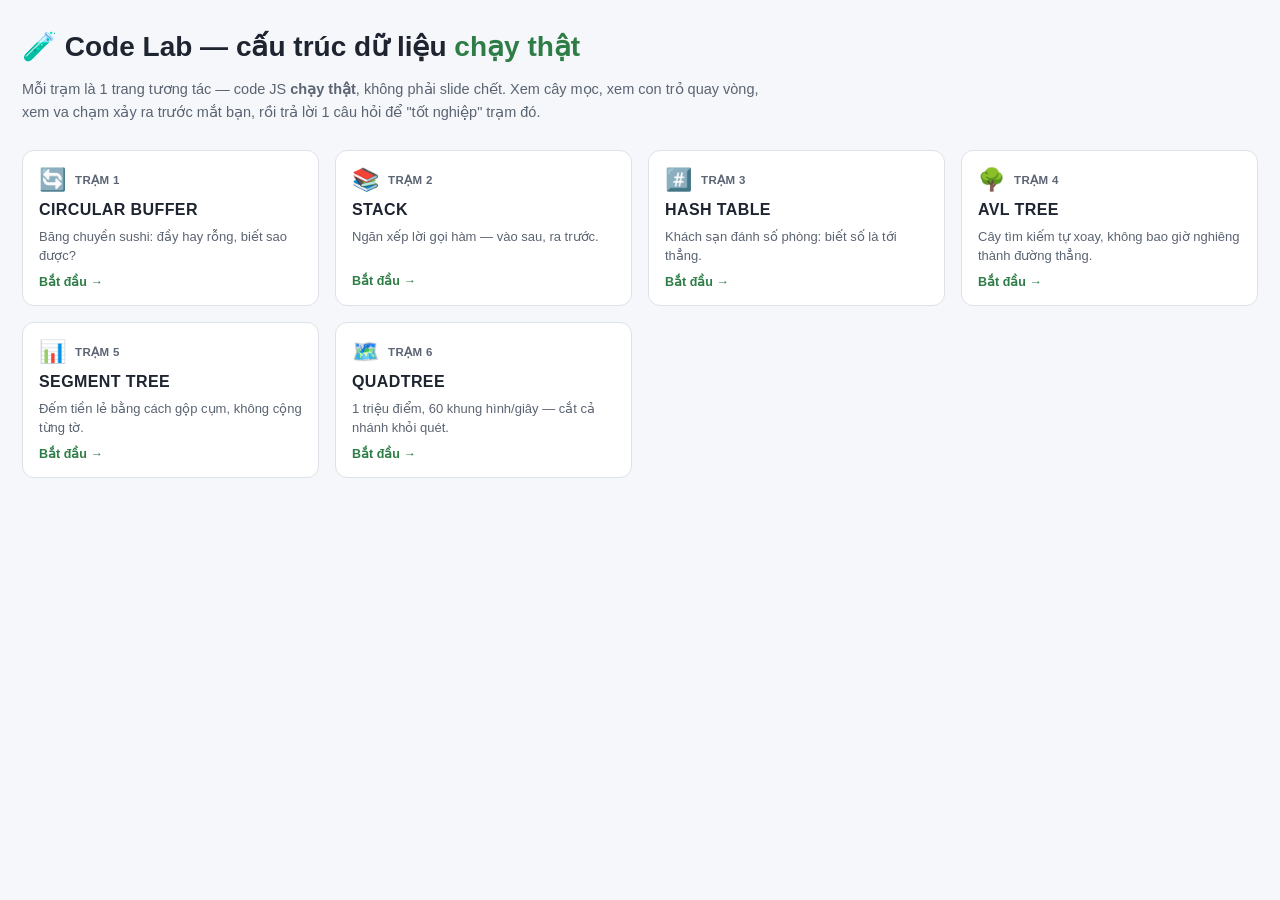
==== index.html @ 71faa1b5 "Code Lab: 6 interactive data-structure stations Circular Buffer, Stack, Hash Table, AVL Tree, Segmen" ====
<!DOCTYPE html>
<html lang="vi">
<head>
<meta charset="UTF-8"><meta name="viewport" content="width=device-width, initial-scale=1.0">
<title>Code Lab · 6 cấu trúc dữ liệu chạy thật</title>
<link rel="stylesheet" href="style.css">
<style>
  .hero{max-width:760px;margin:10px 0 26px;}
  .hero h1{font-size:28px;} .hero p{font-size:14.5px;color:var(--muted);line-height:1.6;}
  .scard{display:flex;flex-direction:column;gap:8px;text-decoration:none;color:inherit;transition:transform .12s,box-shadow .12s;}
  .scard:hover{transform:translateY(-2px);box-shadow:0 6px 18px rgba(20,30,50,.08);}
  .scard .top{display:flex;align-items:center;gap:9px;}
  .scard .icon{font-size:22px;}
  .scard .num{font-size:11.5px;font-weight:800;color:var(--muted);text-transform:uppercase;letter-spacing:.4px;}
  .scard h3{margin:0;font-size:16px;color:var(--ink);}
  .scard .hook{font-size:13px;color:var(--muted);line-height:1.5;min-height:38px;}
  .scard .go{font-size:12.5px;font-weight:800;color:var(--green);}
  .scard .done-badge{margin-left:auto;font-size:12px;font-weight:800;color:var(--green);}
</style>
</head>
<body>
  <div class="hero">
    <h1>🧪 Code Lab — cấu trúc dữ liệu <span style="color:var(--green)">chạy thật</span></h1>
    <p>Mỗi trạm là 1 trang tương tác — code JS <b>chạy thật</b>, không phải slide chết. Xem cây mọc, xem con trỏ quay vòng, xem va chạm xảy ra trước mắt bạn, rồi trả lời 1 câu hỏi để "tốt nghiệp" trạm đó.</p>
  </div>
  <div class="grid" id="grid"></div>

<script src="common.js"></script>
<script>
(function(){
  const HOOKS = {
    circular: "Băng chuyền sushi: đầy hay rỗng, biết sao được?",
    stack:    "Ngăn xếp lời gọi hàm — vào sau, ra trước.",
    hash:     "Khách sạn đánh số phòng: biết số là tới thẳng.",
    avl:      "Cây tìm kiếm tự xoay, không bao giờ nghiêng thành đường thẳng.",
    segment:  "Đếm tiền lẻ bằng cách gộp cụm, không cộng từng tờ.",
    quadtree: "1 triệu điểm, 60 khung hình/giây — cắt cả nhánh khỏi quét."
  };
  const grid = document.getElementById('grid');
  CL.STATIONS.forEach((s,i)=>{
    const a = document.createElement('a');
    a.className = 'card scard';
    a.href = s.href;
    const done = CL.isDone(s.key);
    a.innerHTML =
      '<div class="top"><span class="icon">'+s.icon+'</span><span class="num">Trạm '+(i+1)+'</span>'+(done?'<span class="done-badge">✅ Xong</span>':'')+'</div>'+
      '<h3>'+s.label+'</h3>'+
      '<div class="hook">'+HOOKS[s.key]+'</div>'+
      '<div class="go">Bắt đầu →</div>';
    grid.appendChild(a);
  });
})();
</script>
</body>
</html>
---- style.css ----
:root{--ink:#1E2430;--muted:#5B6472;--teal:#0E7C86;--teal-dk:#0A5A62;--amber:#C96A1E;
  --bg:#F5F7FA;--card:#FFFFFF;--border:#DDE2E9;--green:#2E7D46;--red:#C03A3A;--gold:#C99A2E;--blue:#2E6BC9;
  --code-bg:#1B2330;--code-fg:#D7DEE8;--hl:#39506b;}
*{box-sizing:border-box;}
body{margin:0;font-family:-apple-system,"Helvetica Neue",Arial,sans-serif;background:var(--bg);color:var(--ink);padding:20px 22px 40px;}
h1{font-size:23px;margin:0 0 2px;} .sub{color:var(--muted);font-size:13.5px;margin:0 0 16px;} code{background:#eef2f6;padding:1px 5px;border-radius:4px;}
.toolbox{display:flex;gap:9px;flex-wrap:wrap;margin:0 0 20px;align-items:center;}
.toolbox .lbl{font-size:12px;color:var(--muted);font-weight:700;margin-right:4px;}
.tool{font-size:12.5px;font-weight:700;border:1px solid var(--border);background:var(--card);border-radius:20px;padding:6px 12px;color:var(--muted);text-decoration:none;}
.tool.active{border-color:var(--green);color:var(--green);box-shadow:0 0 0 2px rgba(46,125,70,.12);}
.tool.done{border-color:var(--green);color:var(--green);background:#EAF6EE;}
.station-h{font-size:17px;font-weight:800;margin:0 0 3px;color:var(--green);}
.station-s{color:var(--muted);font-size:13px;margin:0 0 12px;}
.why{background:var(--card);border:1px solid var(--border);border-left:4px solid var(--green);
     border-radius:11px;padding:12px 16px;margin:0 0 18px;max-width:980px;font-size:13.5px;line-height:1.5;}
.why > div{margin:4px 0;} .why b{color:var(--ink);}
.why .wt{font-weight:800;color:var(--green);white-space:nowrap;}
.wrap{display:flex;gap:18px;align-items:flex-start;flex-wrap:wrap;}
.col-code{flex:0 0 430px;max-width:100%;} .col-viz{flex:1 1 560px;min-width:440px;display:flex;flex-direction:column;gap:14px;}
.card{background:var(--card);border:1px solid var(--border);border-radius:12px;padding:16px;}
.card h3{margin:0 0 10px;font-size:13px;color:var(--green);text-transform:uppercase;letter-spacing:.4px;}
.code{background:var(--code-bg);border-radius:10px;padding:12px 6px;font:12.5px/1.55 "SF Mono",Menlo,Consolas,monospace;overflow-x:auto;}
.cl{color:var(--code-fg);white-space:pre;padding:1px 12px;border-left:3px solid transparent;transition:background .12s;}
.cl .cm{color:#7C8AA0;}.cl .kw{color:#7FB0FF;}.cl .fn{color:#E7C46b;}.cl .st{color:#8FE0A0;}
.cl.hl{background:var(--hl);border-left-color:var(--gold);}
.code-title{font:12px Menlo,monospace;color:#8ea0b8;padding:0 12px 6px;}
.narr{font-size:13.5px;background:#EEF3F7;border-radius:9px;padding:10px 13px;min-height:20px;border-left:4px solid var(--green);}
svg{width:100%;height:340px;background:#F0F3F7;border-radius:10px;}
.edge{stroke:#9FB0C0;stroke-width:2;}
.node circle{fill:#14261C;stroke:var(--green);stroke-width:2.5;transition:fill .3s,stroke .3s;}
.node text{fill:#fff;font:800 15px -apple-system,Arial;text-anchor:middle;dominant-baseline:central;}
.node.flash circle{fill:#0A5A3A;stroke:#5FE0A0;}
.node.rot circle{fill:#3A2A10;stroke:var(--amber);}
.node.cur circle{stroke:#5AA0FF;stroke-width:4;}
.node text.h{fill:#9FB0C0;font:700 10.5px Menlo;text-anchor:middle;}
.node text.bf{font:800 12px Menlo;text-anchor:start;}
.legend{font-size:11.5px;color:var(--muted);margin-top:7px;line-height:1.5;}
.legend b{color:var(--ink);}
.row{display:flex;gap:10px;align-items:center;flex-wrap:wrap;}
button{background:var(--green);color:#fff;border:none;border-radius:9px;padding:9px 16px;font-size:13.5px;font-weight:700;cursor:pointer;}
button:hover{filter:brightness(.94);} button.ghost{background:#fff;color:var(--green);border:1.5px solid var(--border);} button.ghost:hover{background:#F0F5F6;}
button:disabled{opacity:.45;cursor:not-allowed;}
input[type=number]{width:74px;padding:8px;border:1.5px solid var(--border);border-radius:8px;font-size:14px;font-weight:700;}
.badge{display:inline-block;font-size:12px;font-weight:800;border-radius:7px;padding:4px 10px;margin-left:6px;}
.badge.rot{background:#F7E9D6;color:var(--amber);border:1.5px solid var(--amber);}
.badge.warn{background:#F8E1E1;color:var(--red);border:1.5px solid var(--red);}
.badge.info{background:#E3ECFA;color:var(--blue);border:1.5px solid var(--blue);}
.quiz{border:1.5px dashed var(--gold);background:#FBF4E2;border-radius:11px;padding:13px 15px;}
.quiz .q{font-weight:800;font-size:14px;margin-bottom:9px;} .quiz button{background:#fff;color:var(--ink);border:1.5px solid var(--border);margin-right:8px;} .quiz button:hover{border-color:var(--gold);}
.fb{margin-top:9px;font-size:13px;font-weight:600;display:none;} .fb.ok{color:var(--green);} .fb.no{color:var(--red);}

/* shared additions beyond the AVL prototype */
.grid{display:grid;grid-template-columns:repeat(auto-fit,minmax(260px,1fr));gap:16px;}
.summary{width:100%;border-collapse:collapse;font-size:12.5px;}
.summary th,.summary td{border:1px solid var(--border);padding:7px 10px;text-align:left;vertical-align:top;}
.summary th{background:#EEF3F7;color:var(--muted);font-weight:800;text-transform:uppercase;font-size:11px;letter-spacing:.3px;}
.tag{display:inline-block;font-size:11px;font-weight:700;color:var(--muted);background:#EEF3F7;border-radius:6px;padding:2px 7px;margin-right:5px;}
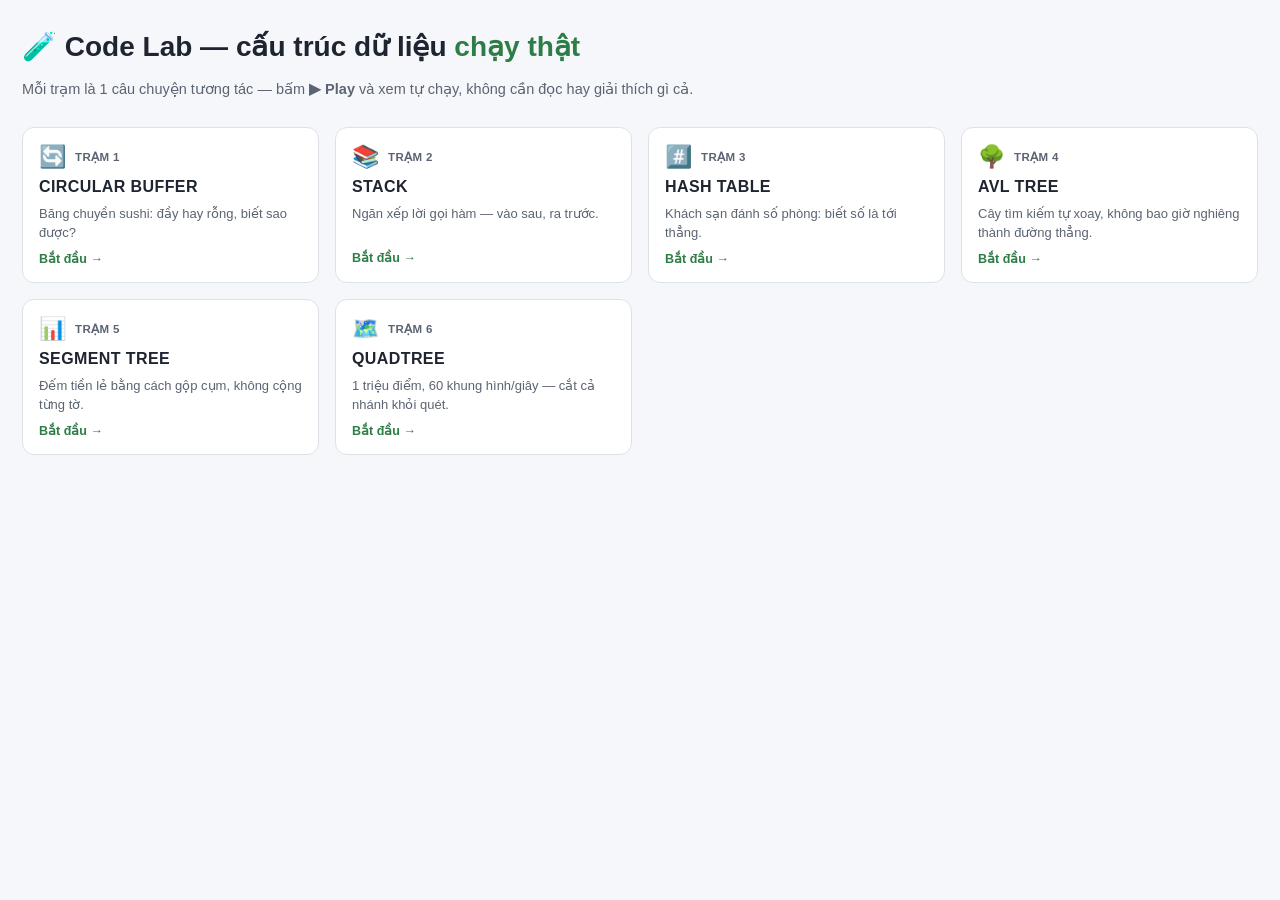
==== commit bcfb9b47: "Rework every station around a real-world theme with one Play button Each station now leads with a se" ====
--- a/index.html
+++ b/index.html
@@ -15,13 +15,12 @@
   .scard h3{margin:0;font-size:16px;color:var(--ink);}
   .scard .hook{font-size:13px;color:var(--muted);line-height:1.5;min-height:38px;}
   .scard .go{font-size:12.5px;font-weight:800;color:var(--green);}
-  .scard .done-badge{margin-left:auto;font-size:12px;font-weight:800;color:var(--green);}
 </style>
 </head>
 <body>
   <div class="hero">
     <h1>🧪 Code Lab — cấu trúc dữ liệu <span style="color:var(--green)">chạy thật</span></h1>
-    <p>Mỗi trạm là 1 trang tương tác — code JS <b>chạy thật</b>, không phải slide chết. Xem cây mọc, xem con trỏ quay vòng, xem va chạm xảy ra trước mắt bạn, rồi trả lời 1 câu hỏi để "tốt nghiệp" trạm đó.</p>
+    <p>Mỗi trạm là 1 câu chuyện tương tác — bấm <b>▶ Play</b> và xem tự chạy, không cần đọc hay giải thích gì cả.</p>
   </div>
   <div class="grid" id="grid"></div>
 
@@ -41,9 +40,8 @@
     const a = document.createElement('a');
     a.className = 'card scard';
     a.href = s.href;
-    const done = CL.isDone(s.key);
     a.innerHTML =
-      '<div class="top"><span class="icon">'+s.icon+'</span><span class="num">Trạm '+(i+1)+'</span>'+(done?'<span class="done-badge">✅ Xong</span>':'')+'</div>'+
+      '<div class="top"><span class="icon">'+s.icon+'</span><span class="num">Trạm '+(i+1)+'</span></div>'+
       '<h3>'+s.label+'</h3>'+
       '<div class="hook">'+HOOKS[s.key]+'</div>'+
       '<div class="go">Bắt đầu →</div>';
--- a/style.css
+++ b/style.css
@@ -8,17 +8,16 @@
 .toolbox .lbl{font-size:12px;color:var(--muted);font-weight:700;margin-right:4px;}
 .tool{font-size:12.5px;font-weight:700;border:1px solid var(--border);background:var(--card);border-radius:20px;padding:6px 12px;color:var(--muted);text-decoration:none;}
 .tool.active{border-color:var(--green);color:var(--green);box-shadow:0 0 0 2px rgba(46,125,70,.12);}
-.tool.done{border-color:var(--green);color:var(--green);background:#EAF6EE;}
-.station-h{font-size:17px;font-weight:800;margin:0 0 3px;color:var(--green);}
+.station-h{font-size:17px;font-weight:800;margin:0 0 3px;color:var(--accent,var(--green));}
 .station-s{color:var(--muted);font-size:13px;margin:0 0 12px;}
-.why{background:var(--card);border:1px solid var(--border);border-left:4px solid var(--green);
+.why{background:var(--card);border:1px solid var(--border);border-left:4px solid var(--accent,var(--green));
      border-radius:11px;padding:12px 16px;margin:0 0 18px;max-width:980px;font-size:13.5px;line-height:1.5;}
 .why > div{margin:4px 0;} .why b{color:var(--ink);}
-.why .wt{font-weight:800;color:var(--green);white-space:nowrap;}
+.why .wt{font-weight:800;color:var(--accent,var(--green));white-space:nowrap;}
 .wrap{display:flex;gap:18px;align-items:flex-start;flex-wrap:wrap;}
 .col-code{flex:0 0 430px;max-width:100%;} .col-viz{flex:1 1 560px;min-width:440px;display:flex;flex-direction:column;gap:14px;}
 .card{background:var(--card);border:1px solid var(--border);border-radius:12px;padding:16px;}
-.card h3{margin:0 0 10px;font-size:13px;color:var(--green);text-transform:uppercase;letter-spacing:.4px;}
+.card h3{margin:0 0 10px;font-size:13px;color:var(--accent,var(--green));text-transform:uppercase;letter-spacing:.4px;}
 .code{background:var(--code-bg);border-radius:10px;padding:12px 6px;font:12.5px/1.55 "SF Mono",Menlo,Consolas,monospace;overflow-x:auto;}
 .cl{color:var(--code-fg);white-space:pre;padding:1px 12px;border-left:3px solid transparent;transition:background .12s;}
 .cl .cm{color:#7C8AA0;}.cl .kw{color:#7FB0FF;}.cl .fn{color:#E7C46b;}.cl .st{color:#8FE0A0;}
@@ -45,9 +44,6 @@
 .badge.rot{background:#F7E9D6;color:var(--amber);border:1.5px solid var(--amber);}
 .badge.warn{background:#F8E1E1;color:var(--red);border:1.5px solid var(--red);}
 .badge.info{background:#E3ECFA;color:var(--blue);border:1.5px solid var(--blue);}
-.quiz{border:1.5px dashed var(--gold);background:#FBF4E2;border-radius:11px;padding:13px 15px;}
-.quiz .q{font-weight:800;font-size:14px;margin-bottom:9px;} .quiz button{background:#fff;color:var(--ink);border:1.5px solid var(--border);margin-right:8px;} .quiz button:hover{border-color:var(--gold);}
-.fb{margin-top:9px;font-size:13px;font-weight:600;display:none;} .fb.ok{color:var(--green);} .fb.no{color:var(--red);}
 
 /* shared additions beyond the AVL prototype */
 .grid{display:grid;grid-template-columns:repeat(auto-fit,minmax(260px,1fr));gap:16px;}
@@ -55,3 +51,16 @@
 .summary th,.summary td{border:1px solid var(--border);padding:7px 10px;text-align:left;vertical-align:top;}
 .summary th{background:#EEF3F7;color:var(--muted);font-weight:800;text-transform:uppercase;font-size:11px;letter-spacing:.3px;}
 .tag{display:inline-block;font-size:11px;font-weight:700;color:var(--muted);background:#EEF3F7;border-radius:6px;padding:2px 7px;margin-right:5px;}
+
+/* theme rework: big Play button + Theme/Technical view toggle */
+.play-btn{background:var(--accent,var(--green));color:#fff;border:none;border-radius:14px;
+  padding:15px 30px;font-size:16px;font-weight:800;cursor:pointer;box-shadow:0 5px 16px rgba(20,30,50,.16);}
+.play-btn:hover{filter:brightness(1.05);}
+.play-btn:disabled{opacity:.5;cursor:not-allowed;}
+.side-controls{display:flex;gap:8px;flex-wrap:wrap;align-items:center;}
+.side-controls button{background:#fff;color:var(--muted);border:1.5px solid var(--border);font-size:12px;font-weight:700;padding:7px 12px;border-radius:8px;}
+.side-controls button:hover{border-color:var(--accent,var(--green));color:var(--accent,var(--green));}
+.viewtoggle{display:flex;gap:6px;margin:0 0 12px;}
+.vt-btn{background:#fff;color:var(--muted);border:1.5px solid var(--border);border-radius:20px;padding:6px 14px;font-size:12.5px;font-weight:700;cursor:pointer;}
+.vt-btn.active{background:var(--accent,var(--green));color:#fff;border-color:var(--accent,var(--green));}
+.stage{background:var(--card);border:1px solid var(--border);border-radius:14px;padding:18px;}
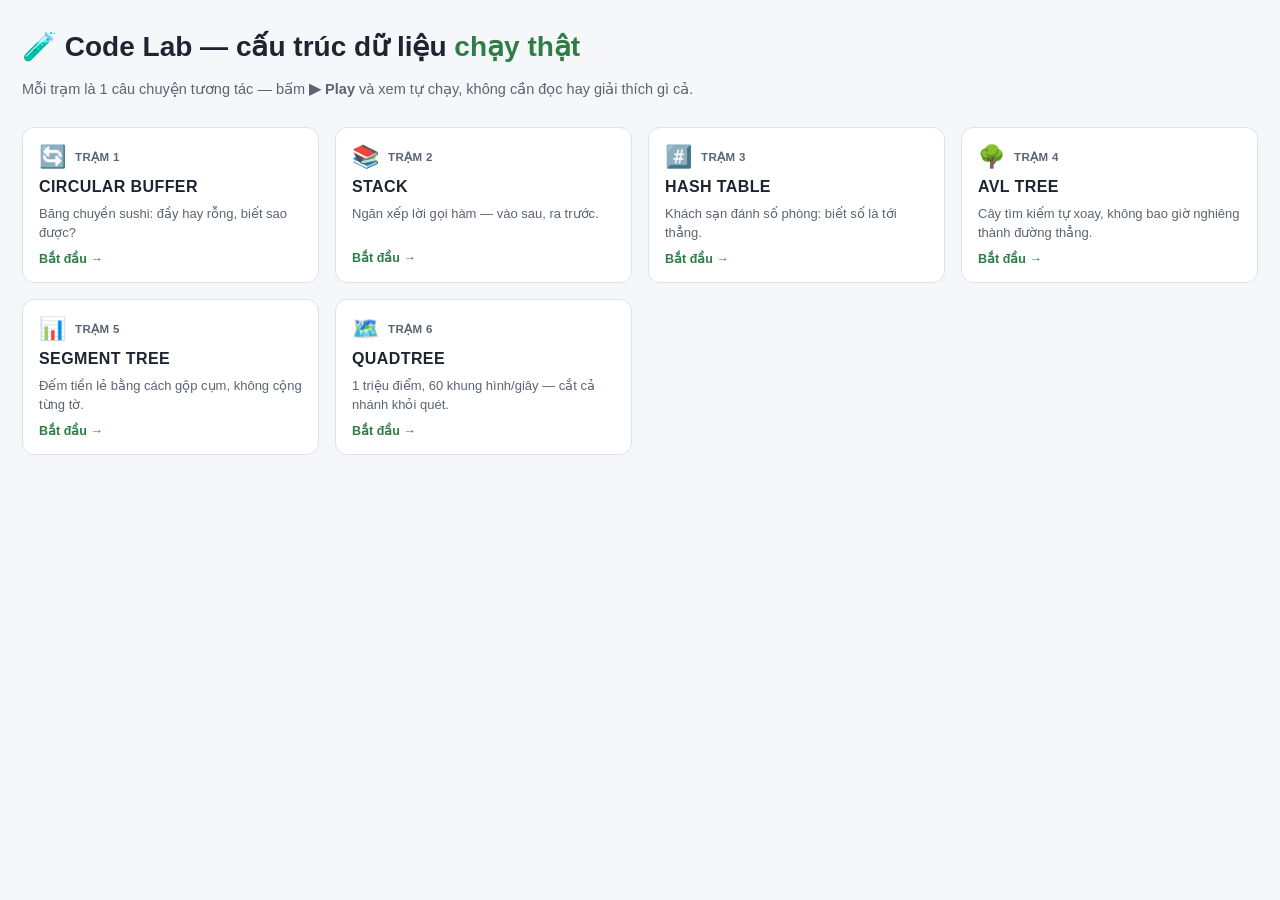
==== commit ae75a574: "Rebuild Circular Buffer as a realistic kaiten-zushi scene; restore quizzes Circular Buffer gets a fu" ====
--- a/index.html
+++ b/index.html
@@ -15,6 +15,7 @@
   .scard h3{margin:0;font-size:16px;color:var(--ink);}
   .scard .hook{font-size:13px;color:var(--muted);line-height:1.5;min-height:38px;}
   .scard .go{font-size:12.5px;font-weight:800;color:var(--green);}
+  .scard .done-badge{margin-left:auto;font-size:12px;font-weight:800;color:var(--green);}
 </style>
 </head>
 <body>
@@ -40,8 +41,9 @@
     const a = document.createElement('a');
     a.className = 'card scard';
     a.href = s.href;
+    const done = CL.isDone(s.key);
     a.innerHTML =
-      '<div class="top"><span class="icon">'+s.icon+'</span><span class="num">Trạm '+(i+1)+'</span></div>'+
+      '<div class="top"><span class="icon">'+s.icon+'</span><span class="num">Trạm '+(i+1)+'</span>'+(done?'<span class="done-badge">✅ Xong</span>':'')+'</div>'+
       '<h3>'+s.label+'</h3>'+
       '<div class="hook">'+HOOKS[s.key]+'</div>'+
       '<div class="go">Bắt đầu →</div>';
--- a/style.css
+++ b/style.css
@@ -8,6 +8,7 @@
 .toolbox .lbl{font-size:12px;color:var(--muted);font-weight:700;margin-right:4px;}
 .tool{font-size:12.5px;font-weight:700;border:1px solid var(--border);background:var(--card);border-radius:20px;padding:6px 12px;color:var(--muted);text-decoration:none;}
 .tool.active{border-color:var(--green);color:var(--green);box-shadow:0 0 0 2px rgba(46,125,70,.12);}
+.tool.done{border-color:var(--green);color:var(--green);background:#EAF6EE;}
 .station-h{font-size:17px;font-weight:800;margin:0 0 3px;color:var(--accent,var(--green));}
 .station-s{color:var(--muted);font-size:13px;margin:0 0 12px;}
 .why{background:var(--card);border:1px solid var(--border);border-left:4px solid var(--accent,var(--green));
@@ -51,6 +52,9 @@
 .summary th,.summary td{border:1px solid var(--border);padding:7px 10px;text-align:left;vertical-align:top;}
 .summary th{background:#EEF3F7;color:var(--muted);font-weight:800;text-transform:uppercase;font-size:11px;letter-spacing:.3px;}
 .tag{display:inline-block;font-size:11px;font-weight:700;color:var(--muted);background:#EEF3F7;border-radius:6px;padding:2px 7px;margin-right:5px;}
+.quiz{border:1.5px dashed var(--gold);background:#FBF4E2;border-radius:11px;padding:13px 15px;}
+.quiz .q{font-weight:800;font-size:14px;margin-bottom:9px;} .quiz button{background:#fff;color:var(--ink);border:1.5px solid var(--border);margin-right:8px;} .quiz button:hover{border-color:var(--gold);}
+.fb{margin-top:9px;font-size:13px;font-weight:600;display:none;} .fb.ok{color:var(--green);} .fb.no{color:var(--red);}
 
 /* theme rework: big Play button + Theme/Technical view toggle */
 .play-btn{background:var(--accent,var(--green));color:#fff;border:none;border-radius:14px;
